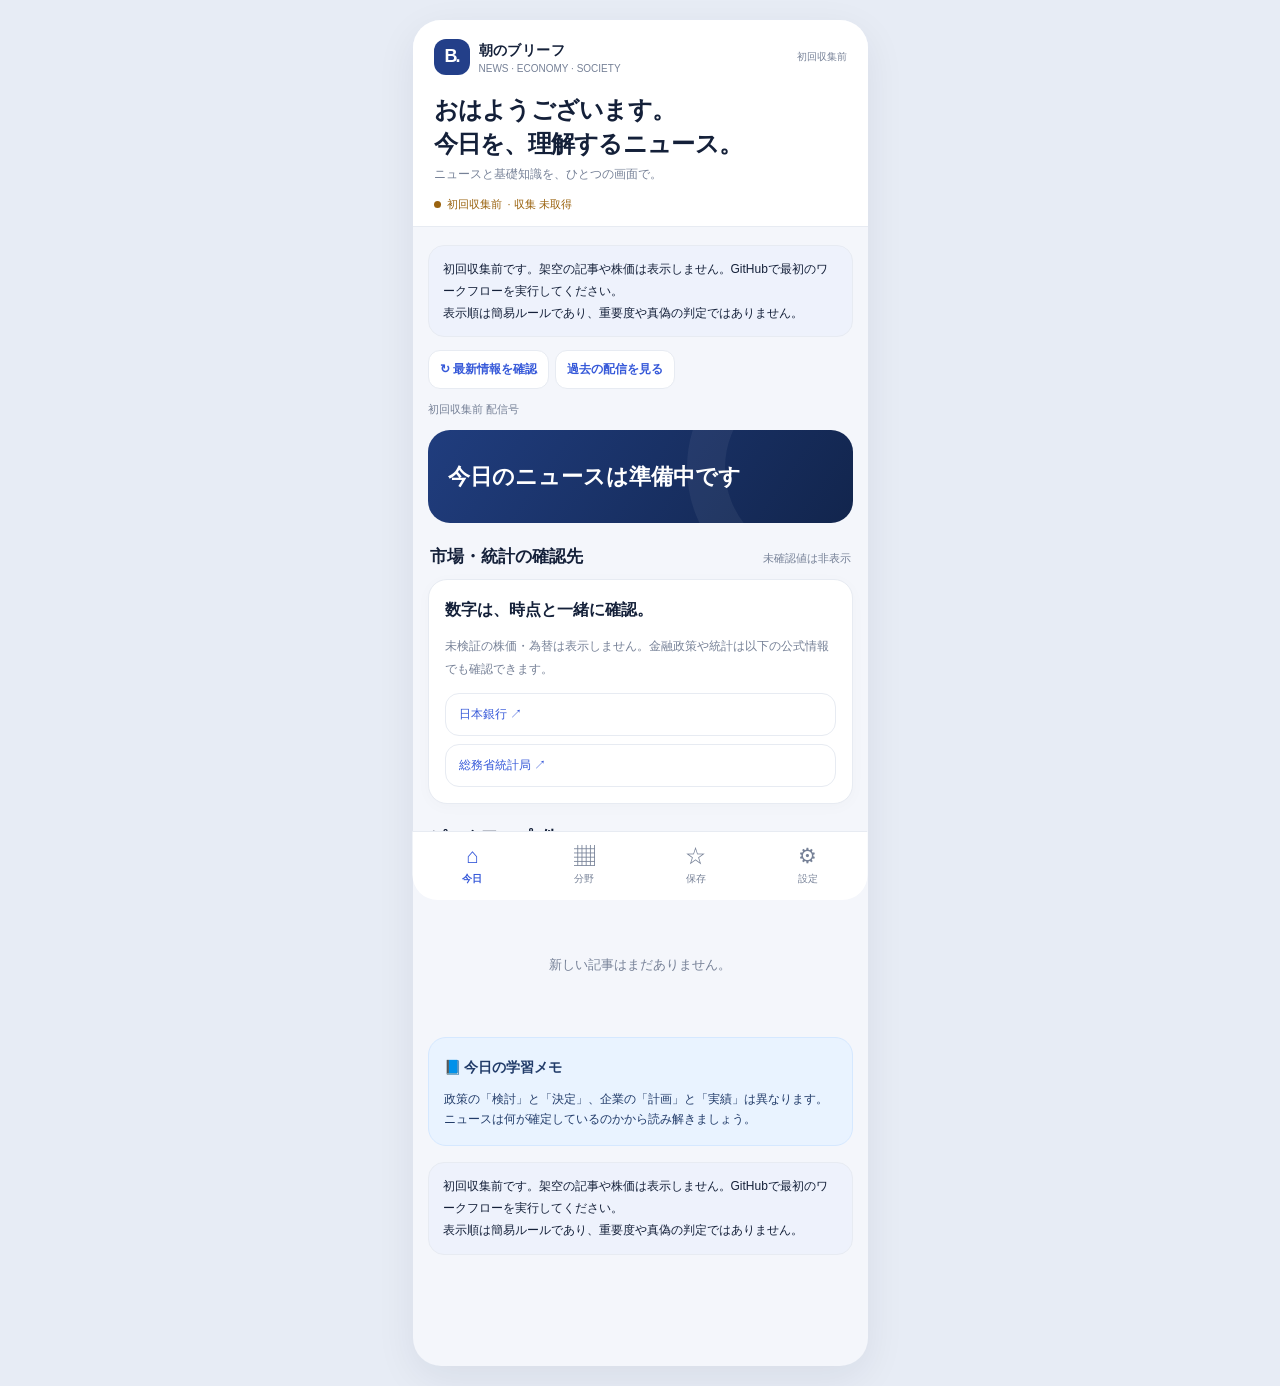
==== index.html @ 57dd57a4 "Add files via upload" ====
<!doctype html>
<html lang="ja"><head>
<meta charset="utf-8"><meta name="viewport" content="width=device-width, initial-scale=1, viewport-fit=cover">
<meta name="referrer" content="no-referrer">
<meta name="robots" content="noindex,nofollow">
<meta name="theme-color" content="#f4f6fb"><meta name="apple-mobile-web-app-capable" content="yes">
<meta name="apple-mobile-web-app-status-bar-style" content="default">
<meta name="description" content="日本株・世界経済・政治・地方自治を毎朝わかりやすく読む、スマホ向けニュースアプリ。">
<link rel="icon" type="image/png" sizes="192x192" href="./assets/icon-192.png">
<link rel="apple-touch-icon" href="./assets/icon-192.png">
<link rel="manifest" href="./manifest.webmanifest">
<link rel="stylesheet" href="./assets/style.css">
<title>朝のブリーフ | 日本・世界のニュースをわかりやすく</title>
</head><body>
<main class="shell" id="app"><div class="content"><h1>朝のブリーフ</h1><p>ニュースを読み込み中です…</p></div></main>
<div id="modal"></div>

<script src="./assets/app.js" defer></script>
</body></html>
---- assets/style.css ----
:root{--bg:#f4f6fb;--paper:#fff;--txt:#142039;--muted:#768197;--line:#e7ebf2;--blue:#3659d9;--navy:#152f60;--chip:#eef2fc;--green:#137e6e;--red:#bd4251;--shadow:0 12px 40px rgba(15,30,60,.07);--fz:16px}
*{box-sizing:border-box}html{scroll-behavior:smooth}body{margin:0;background:#e7ecf5;color:var(--txt);font-family:-apple-system,BlinkMacSystemFont,"Hiragino Kaku Gothic ProN","Noto Sans JP",Meiryo,sans-serif;font-size:var(--fz);line-height:1.72;-webkit-font-smoothing:antialiased}
body.dark{--bg:#101725;--paper:#192235;--txt:#eef4ff;--muted:#a1aec2;--line:#304057;--blue:#8da7ff;--navy:#d1e2ff;--chip:#25324a;--green:#7cdac9;--red:#ff9da2;background:#0b101a}
button,input,a{font:inherit}button{cursor:pointer;border:0}a{color:var(--blue)}button:focus-visible,a:focus-visible,input:focus-visible{outline:3px solid #7f9fff;outline-offset:3px}
.shell{max-width:455px;min-height:100dvh;margin:0 auto;background:var(--bg);box-shadow:var(--shadow);position:relative;padding-bottom:calc(90px + env(safe-area-inset-bottom))}
.top{padding:calc(18px + env(safe-area-inset-top)) 21px 12px;background:var(--paper);border-bottom:1px solid var(--line)}.topline{display:flex;justify-content:space-between;align-items:center;gap:10px}.brand{display:flex;align-items:center;gap:9px}.logo{display:grid;place-items:center;background:#233f89;color:white;border-radius:12px;width:36px;height:36px;font-weight:900;font-size:18px;letter-spacing:-2px}.brand-name{font-size:14px;font-weight:850;letter-spacing:.03em}.brand-sub{color:var(--muted);font-size:10px;line-height:1.3}.date{font-size:10px;color:var(--muted);white-space:nowrap;text-align:right}.welcome{font-size:24px;font-weight:850;line-height:1.4;margin:18px 0 4px;letter-spacing:-.03em}.subheading{font-size:12px;color:var(--muted);margin:0}
.content{padding:18px 15px 8px}.kicker{font-size:10px;color:var(--blue);font-weight:800;letter-spacing:.09em;text-transform:uppercase}.section-title{font-size:18px;letter-spacing:-.02em;font-weight:800;line-height:1.35;margin:5px 0 12px}.row{display:flex;align-items:center;gap:8px}.between{justify-content:space-between}.muted{color:var(--muted)}.mini{font-size:11px}.card{background:var(--paper);border:1px solid var(--line);border-radius:19px;padding:16px;margin-bottom:11px;box-shadow:0 3px 16px rgba(20,30,55,.024)}.hero{background:linear-gradient(125deg,#203d7e,#12254d);color:white;position:relative;overflow:hidden;border:0;padding:20px;border-radius:22px;margin-bottom:17px}.hero::after{content:"";position:absolute;width:180px;height:180px;border-radius:50%;border:38px solid rgba(255,255,255,.055);right:-90px;top:-90px;pointer-events:none}.hero .smallcaps{font-size:10px;letter-spacing:.1em;font-weight:800;color:#c6d9ff}.hero h2{font-size:22px;line-height:1.5;margin:10px 0;font-weight:830;position:relative;z-index:1}.hero p{font-size:12px;color:#dce6ff;line-height:1.85;position:relative;z-index:1}.hero-link{background:white;color:#263b72;border-radius:30px;padding:9px 15px;font-size:12px;font-weight:800;margin-top:3px}
.pill{display:inline-flex;align-items:center;font-size:10px;font-weight:750;border-radius:20px;padding:4px 9px;background:var(--chip);color:var(--navy);white-space:nowrap}.pill.strong{background:#fff0d9;color:#9b5b0d}.pill.lite{background:#e7f7f2;color:#006c5e}.pill.gray{background:var(--chip);color:var(--muted)}
.article-card{position:relative;display:flex;gap:13px;cursor:pointer}.art-main{flex:1;min-width:0}.article-title{font-weight:820;font-size:15px;line-height:1.6;letter-spacing:-.018em;margin:6px 0}.summary{font-size:12px;line-height:1.75;color:var(--muted);margin:4px 0 12px}.meta{display:flex;justify-content:space-between;align-items:center;gap:8px;font-size:11px;color:var(--muted)}.art-graphic{width:64px;height:70px;border-radius:16px;display:grid;place-items:center;font-size:29px;flex-shrink:0}.amber{background:#fff0df;color:#ad6a12}.indigo{background:#e6edff;color:#4b5cbe}.teal{background:#e1f7ef;color:#067d70}.violet{background:#f3eafe;color:#7549aa}.blue{background:#e3f3ff;color:#3779b1}.slate{background:#e8edf5;color:#54677f}.bookmark{color:var(--muted);background:transparent;border-radius:8px;min-width:36px;min-height:36px;font-size:21px;display:grid;place-items:center}.bookmark.on{color:#e3a33a}
.markets{display:grid;grid-template-columns:repeat(2,minmax(0,1fr));gap:9px;margin:12px 0 19px}.market{background:var(--paper);border:1px solid var(--line);border-radius:15px;padding:13px}.market-label{font-size:11px;color:var(--muted)}.market-value{font-size:17px;font-weight:850;letter-spacing:-.035em;font-variant-numeric:tabular-nums;white-space:nowrap}.market-time{font-size:10px;color:var(--muted)}.up{color:var(--green)}.down{color:var(--red)}.market-change{font-size:12px;font-weight:700}
.sectionbar{display:flex;justify-content:space-between;align-items:baseline;margin:19px 2px 8px}.sectionbar h3{font-size:17px;margin:0}.linkbtn{font-size:12px;font-weight:700;background:transparent;color:var(--blue)}.chips{display:flex;gap:7px;overflow:auto;scrollbar-width:none;padding:3px 1px 12px}.chips::-webkit-scrollbar{display:none}.chip{background:var(--paper);border:1px solid var(--line);padding:8px 12px;border-radius:22px;white-space:nowrap;font-size:12px;color:var(--muted);font-weight:700}.chip.active{background:var(--navy);border-color:var(--navy);color:var(--paper)}.search{background:var(--paper);border:1px solid var(--line);border-radius:14px;width:100%;height:44px;padding:10px 15px;color:var(--txt);outline:none;font-size:14px;margin-bottom:12px}.empty{padding:45px 12px;text-align:center;color:var(--muted);font-size:13px}
.lesson{background:#e9f3ff;border:1px solid #d5e8ff;color:#213b69;border-radius:18px;padding:15px;margin:16px 0}body.dark .lesson{background:#1a2d46;color:#e3efff;border-color:#365477}.lesson strong{font-size:14px}.lesson p{font-size:12px;margin:8px 0 0}
.event{display:flex;gap:12px;align-items:center;padding:12px 0;border-bottom:1px solid var(--line)}.event:last-child{border:0}.event-day{width:55px;min-width:55px;border-radius:10px;background:var(--chip);padding:8px 2px;text-align:center;color:var(--blue);font-size:11px;font-weight:850;line-height:1.4}.event-day b{font-size:19px}.event-title{font-size:13px;font-weight:800;line-height:1.55}.event-desc{font-size:11px;color:var(--muted)}
.bottom{position:fixed;left:50%;transform:translateX(-50%);bottom:0;width:min(100%,455px);background:var(--paper);border-top:1px solid var(--line);display:grid;grid-template-columns:repeat(4,1fr);z-index:50;padding:9px 4px calc(11px + env(safe-area-inset-bottom))}.tab{background:transparent;color:var(--muted);font-size:10px;display:flex;flex-direction:column;align-items:center;gap:1px;min-height:48px;justify-content:center}.tab span{font-size:21px;line-height:1.2}.tab.active{color:var(--blue);font-weight:850}
.page{position:fixed;inset:0;z-index:100;background:var(--bg);overflow-y:auto;overscroll-behavior:contain}.page-inner{max-width:455px;min-height:100dvh;margin:0 auto;background:var(--bg);padding-bottom:36px}.page-top{height:calc(62px + env(safe-area-inset-top));padding:calc(12px + env(safe-area-inset-top)) 15px 11px;display:flex;align-items:center;justify-content:space-between;background:var(--paper);border-bottom:1px solid var(--line);position:sticky;top:0;z-index:3}.back{background:var(--chip);border-radius:15px;color:var(--txt);width:42px;height:39px;font-size:22px}.article-body{padding:18px 22px 45px}.article-body h1{font-size:23px;line-height:1.5;letter-spacing:-.025em;margin:12px 0}.lede{font-size:15px;color:var(--muted);line-height:1.95;margin:18px 0 24px}.block{margin:29px 0}.block h2{font-size:17px;line-height:1.5;margin:0 0 9px;padding-left:11px;border-left:4px solid var(--blue)}.block p{margin:0;font-size:14px;line-height:2.1}.callout{background:var(--chip);border-radius:16px;padding:14px;margin:20px 0;font-size:12px}.term{display:flex;gap:7px;padding:9px 0;border-bottom:1px solid var(--line)}.term:last-child{border:0}.term b{min-width:105px;font-size:12px}.term span{font-size:12px;line-height:1.8}.source{display:inline-block;background:var(--paper);border:1px solid var(--line);border-radius:14px;padding:11px 13px;font-size:12px;line-height:1.6;text-decoration:none;max-width:100%}.footnote{font-size:11px;color:var(--muted);line-height:1.85;margin:18px 0}.progress{height:3px;background:var(--line);position:sticky;top:calc(62px + env(safe-area-inset-top));z-index:4}.progress div{background:var(--blue);height:100%;width:0;transition:width .1s}.setting{display:flex;justify-content:space-between;align-items:center;gap:10px;padding:16px 0;border-bottom:1px solid var(--line)}.setting-name{font-weight:750;font-size:14px}.setting-desc{font-size:12px;color:var(--muted)}.seg{display:flex;gap:6px}.seg button{background:var(--chip);color:var(--txt);border-radius:9px;padding:7px 10px;font-weight:700;font-size:12px}.seg button.active{background:var(--navy);color:var(--paper)}.smallnote{font-size:12px;color:var(--muted);line-height:1.9}
@media(min-width:620px){.shell{margin:20px auto;border-radius:28px;overflow:hidden;min-height:calc(100vh - 40px)}.bottom{border-radius:0 0 25px 25px}.page-inner{box-shadow:0 12px 70px rgba(10,30,70,.14)}}
@media(max-width:350px){.market-value{font-size:15px}.content{padding:15px 11px}.card{padding:13px}.article-title{font-size:14px}}
/* V1 live edition additions */
.status{display:flex;align-items:center;gap:6px;color:var(--muted);font-size:11px;line-height:1.7;flex-wrap:wrap}.status.good{color:var(--green)}.status.warn{color:#9a630f}
.status-dot{width:7px;height:7px;background:currentColor;border-radius:50%;display:inline-block}
.notice{background:var(--chip);border:1px solid var(--line);color:var(--txt);font-size:12px;line-height:1.85;border-radius:16px;padding:12px 14px;margin:0 0 13px}
.mini-controls{display:flex;gap:6px;align-items:center;margin:12px 0 0;flex-wrap:wrap}.action{border:1px solid var(--line);color:var(--blue);background:var(--paper);border-radius:12px;padding:8px 11px;font-size:12px;font-weight:800}
.compact{font-size:12px;color:var(--muted);line-height:1.9}.card-btn{width:100%;text-align:left}.source-list{display:flex;flex-direction:column;gap:8px}.source-list a{overflow-wrap:anywhere}.status-head{margin:10px 0 0}.archive-picker{border:1px solid var(--line);border-radius:12px;color:var(--txt);background:var(--paper);font-size:13px;padding:10px;width:100%}
body.large .article-body .block p{font-size:17px}body.large .article-body .lede{font-size:18px}body.large .summary{font-size:15px}body.large .article-title{font-size:17px}
@media(max-width:330px){.content{padding-inline:10px}.top{padding-inline:14px}.article-card{gap:8px}.article-title{font-size:14px}}
@media(prefers-reduced-motion:reduce){*,*::before,*::after{scroll-behavior:auto!important;transition:none!important}}

.article-title,.article-body h1,.setting,.source,.status {overflow-wrap:anywhere;} .setting{gap:12px;} textarea.search{min-height:230px;font-size:14px;}
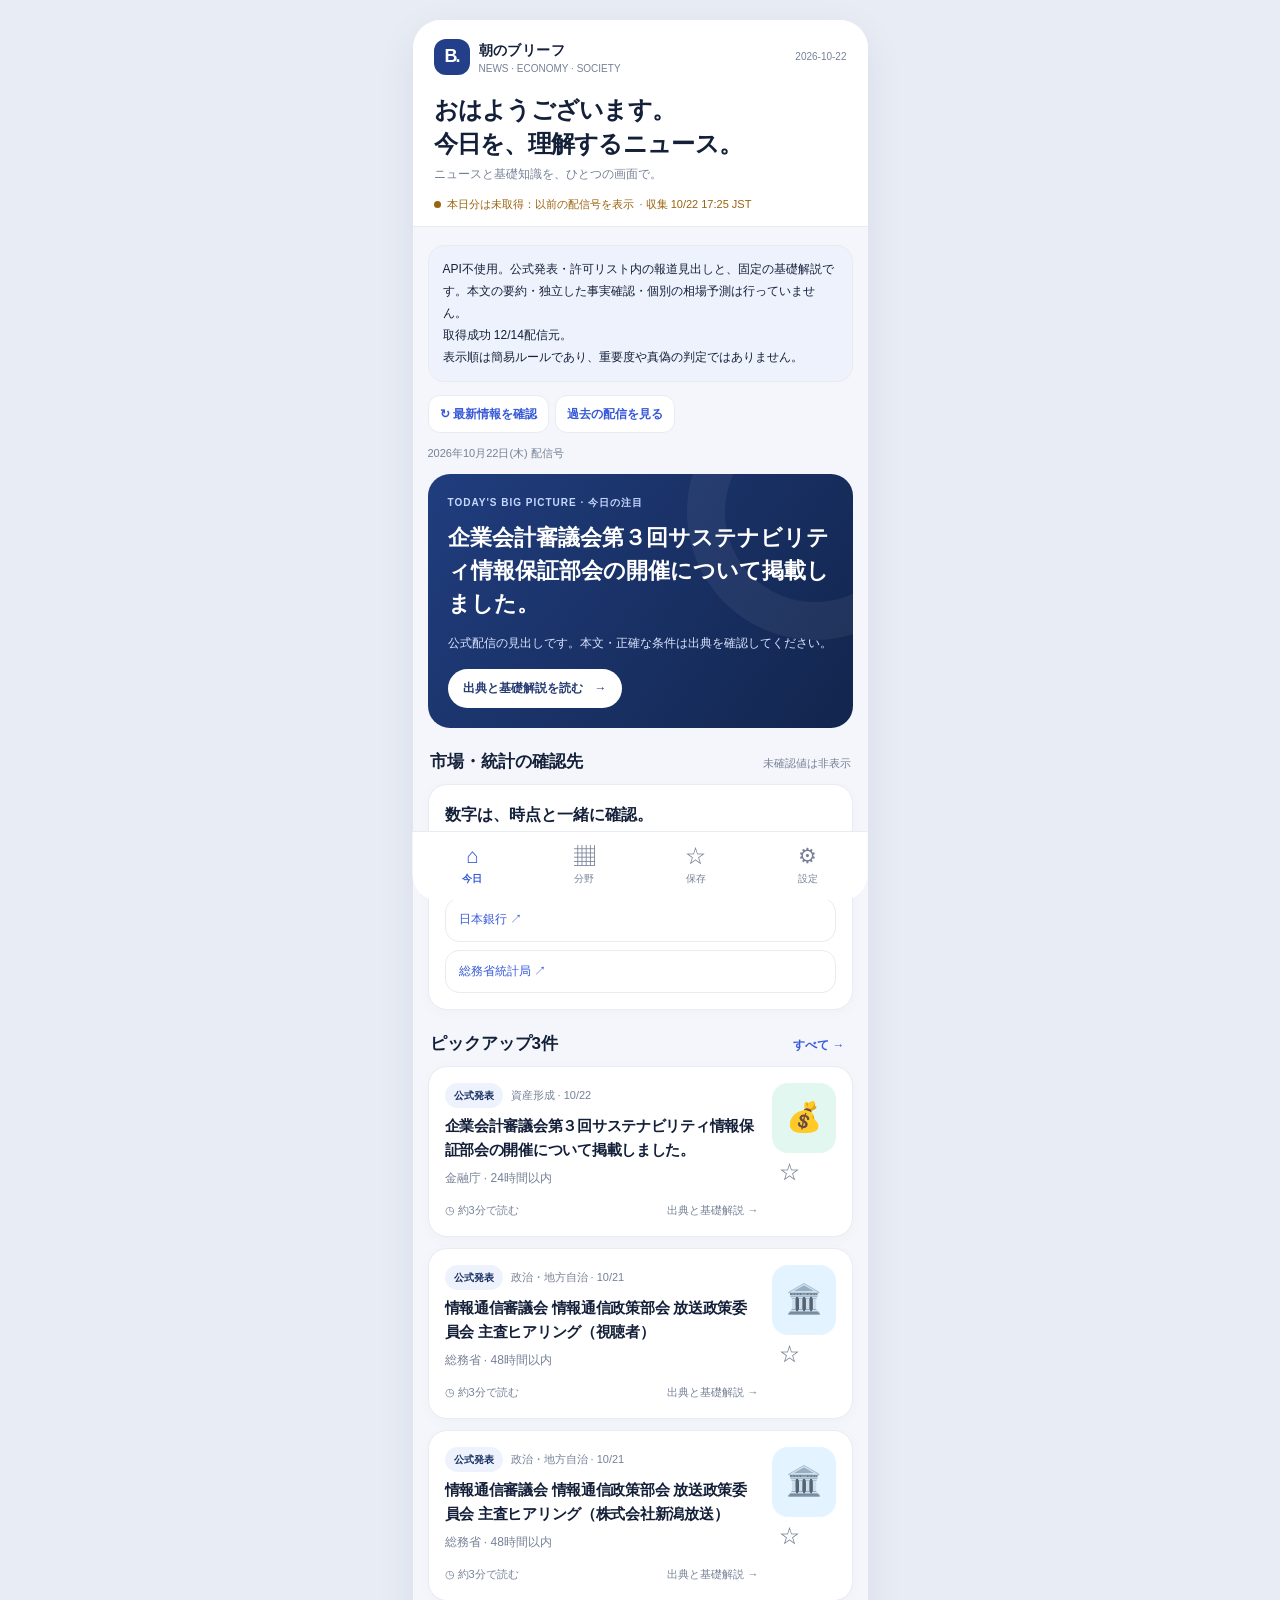
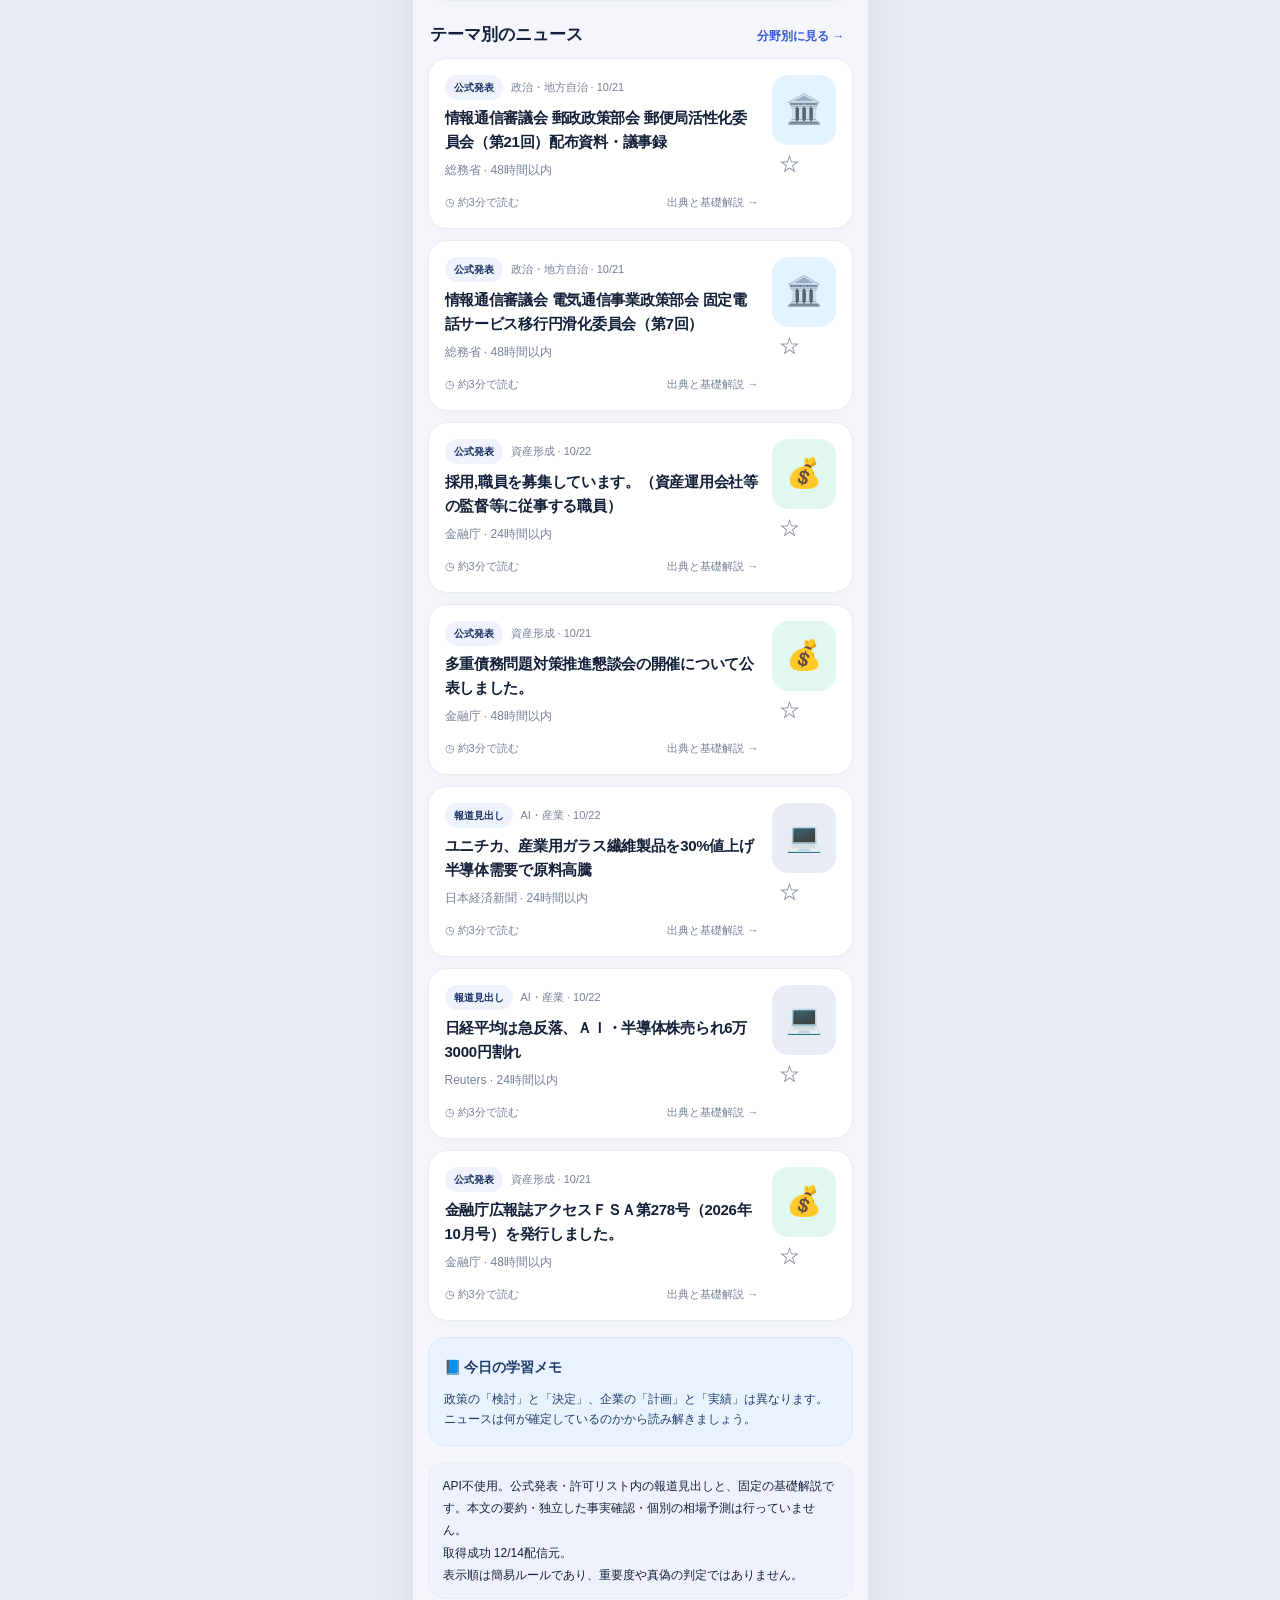
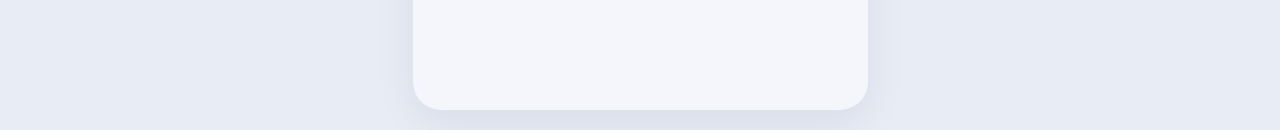
==== commit 5d71c0b7: "Add files via upload" ====
--- a/index.html
+++ b/index.html
@@ -9,11 +9,11 @@
 <link rel="icon" type="image/png" sizes="192x192" href="./assets/icon-192.png">
 <link rel="apple-touch-icon" href="./assets/icon-192.png">
 <link rel="manifest" href="./manifest.webmanifest">
-<link rel="stylesheet" href="./assets/style.css">
+<link rel="stylesheet" href="./assets/style.css?v=1.2.0">
 <title>朝のブリーフ | 日本・世界のニュースをわかりやすく</title>
 </head><body>
 <main class="shell" id="app"><div class="content"><h1>朝のブリーフ</h1><p>ニュースを読み込み中です…</p></div></main>
 <div id="modal"></div>
 
-<script src="./assets/app.js" defer></script>
+<script src="./assets/app.js?v=1.2.0" defer></script>
 </body></html>
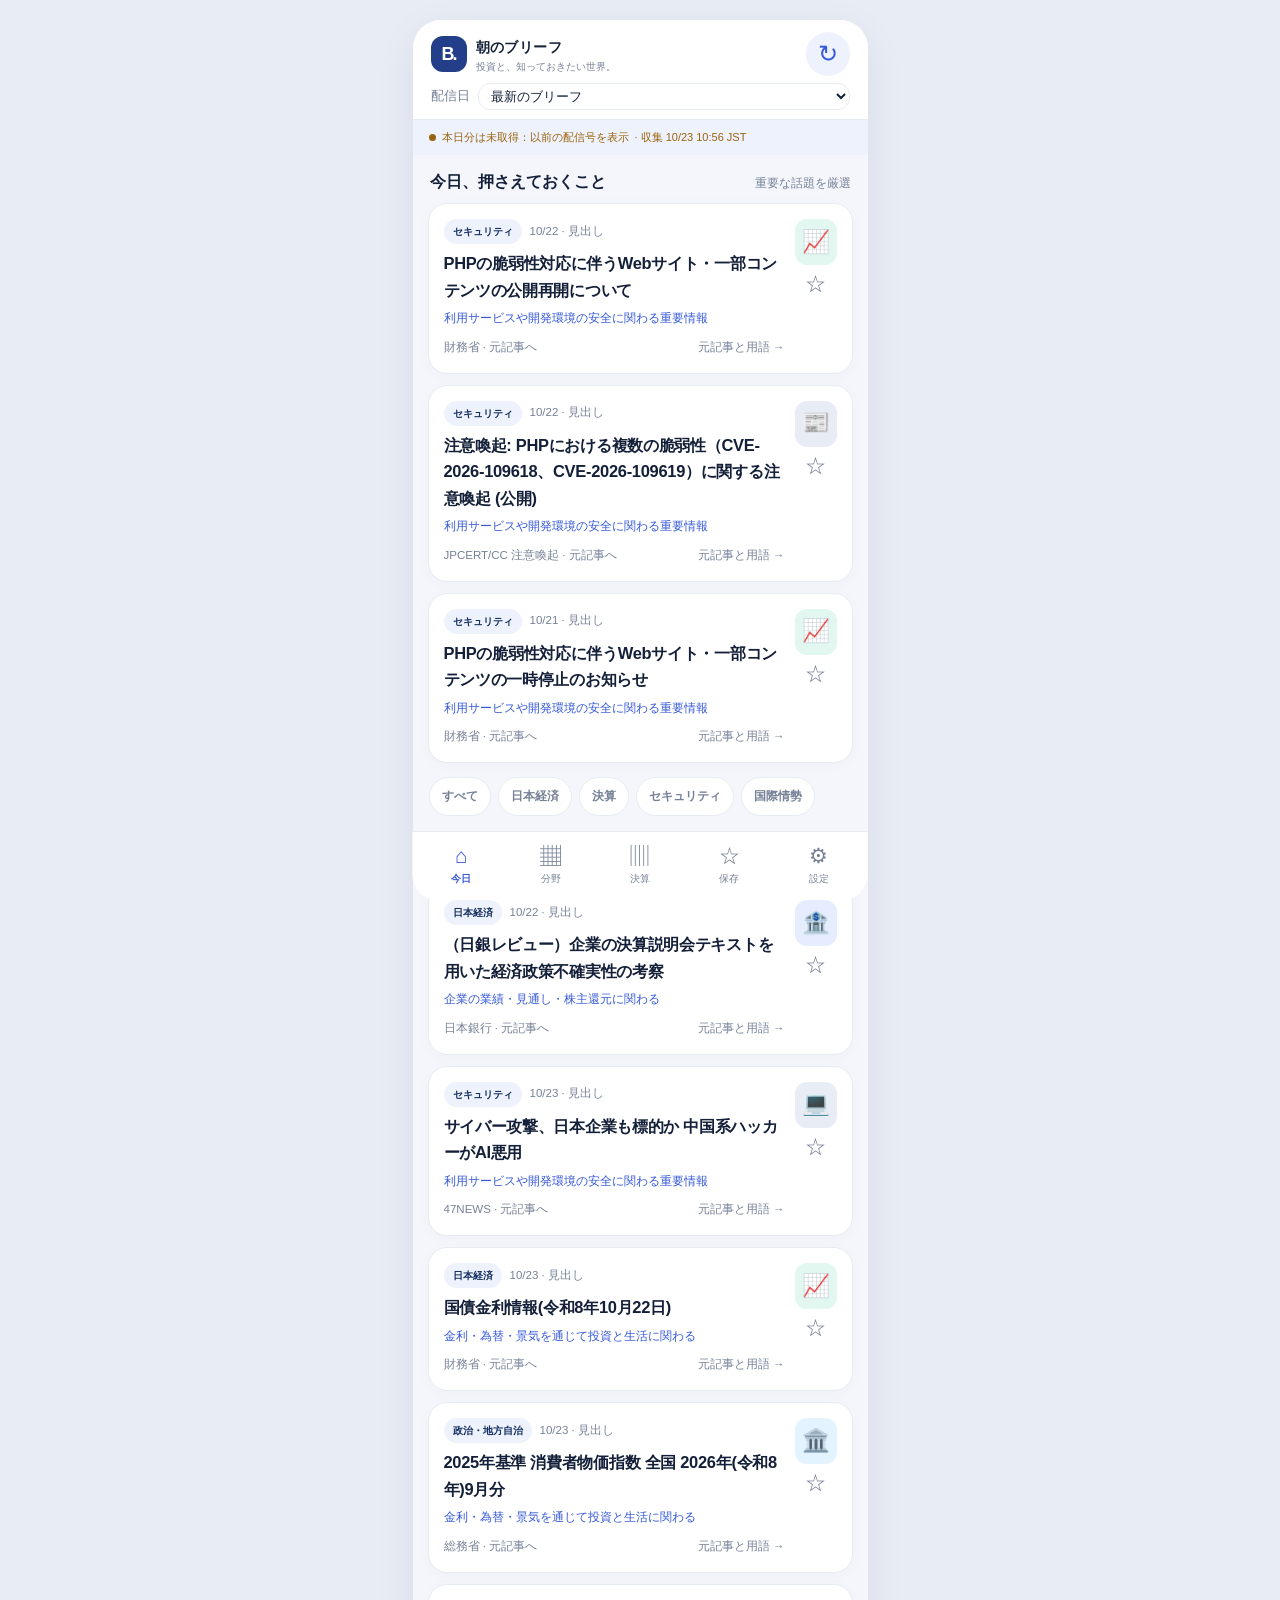
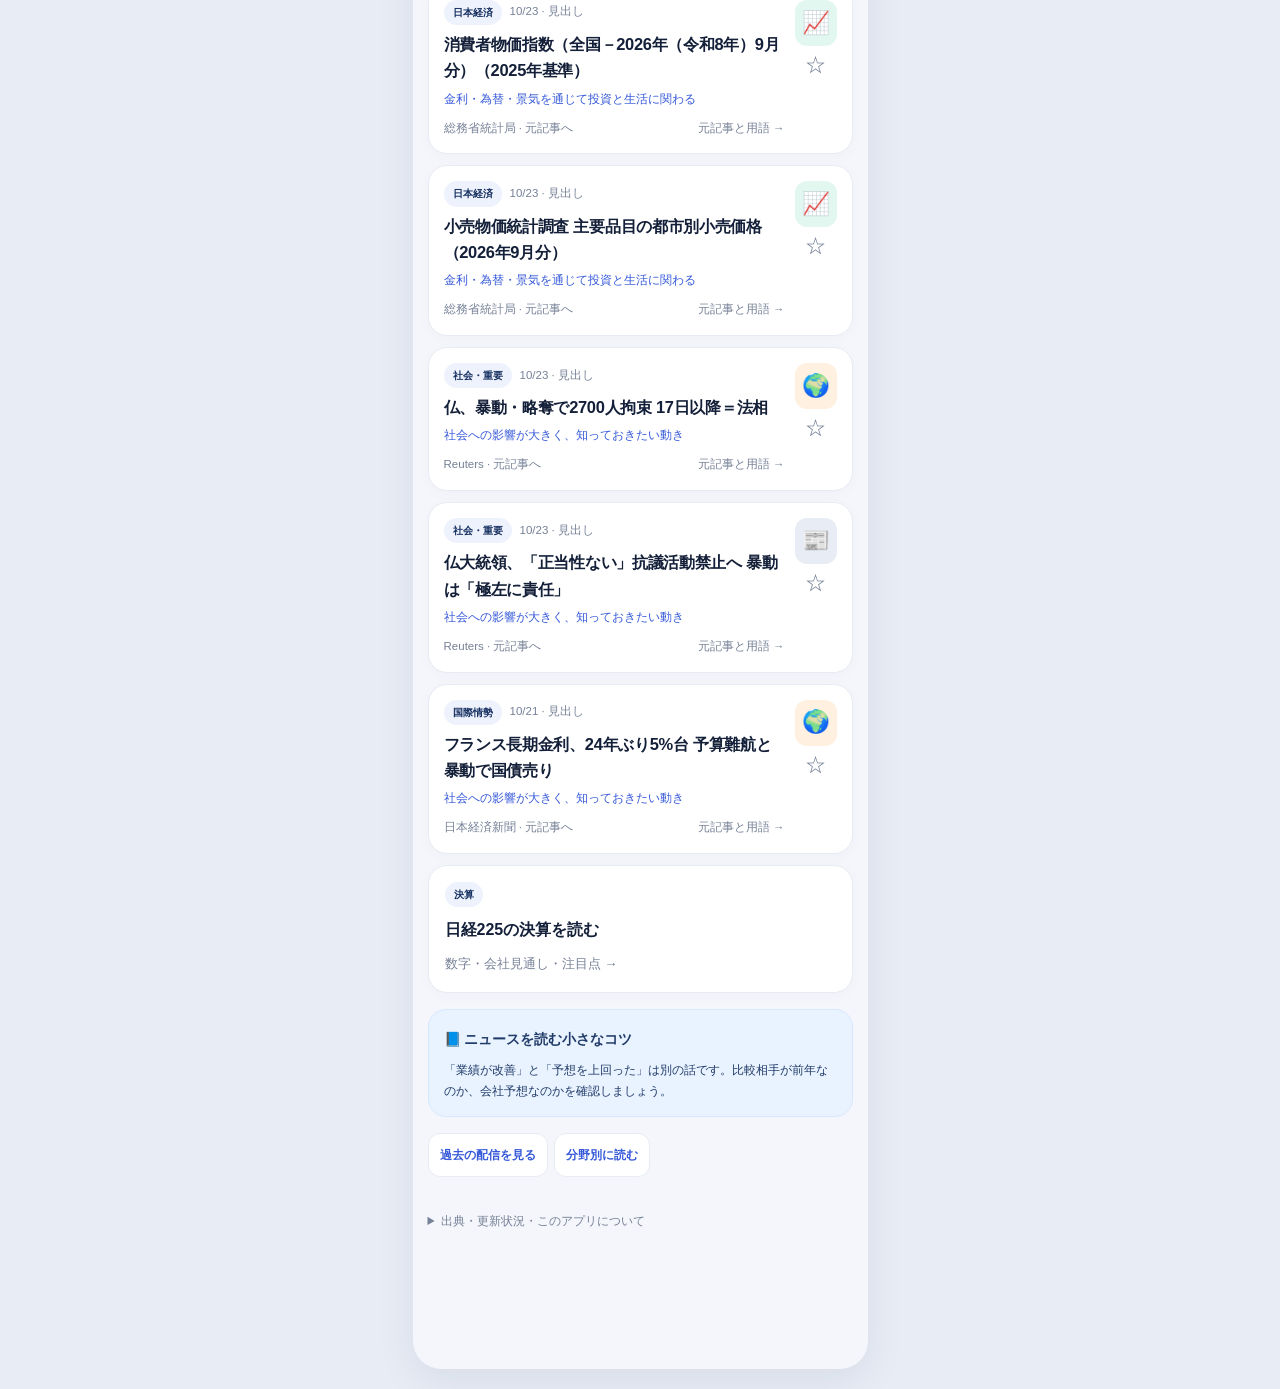
==== commit ebc67ef2: "feat: publish individual daily stories with JST briefing date filter Preserve existing articles, RSS" ====
--- a/index.html
+++ b/index.html
@@ -9,11 +9,11 @@
 <link rel="icon" type="image/png" sizes="192x192" href="./assets/icon-192.png">
 <link rel="apple-touch-icon" href="./assets/icon-192.png">
 <link rel="manifest" href="./manifest.webmanifest">
-<link rel="stylesheet" href="./assets/style.css?v=1.2.0">
+<link rel="stylesheet" href="./assets/style.css?v=1.2.1-dates">
 <title>朝のブリーフ | 日本・世界のニュースをわかりやすく</title>
 </head><body>
 <main class="shell" id="app"><div class="content"><h1>朝のブリーフ</h1><p>ニュースを読み込み中です…</p></div></main>
 <div id="modal"></div>
 
-<script src="./assets/app.js?v=1.2.0" defer></script>
+<script src="./assets/app.js?v=1.2.1-dates" defer></script>
 </body></html>
--- a/assets/style.css
+++ b/assets/style.css
@@ -1,29 +1,36 @@
 
 :root{--bg:#f4f6fb;--paper:#fff;--txt:#142039;--muted:#768197;--line:#e7ebf2;--blue:#3659d9;--navy:#152f60;--chip:#eef2fc;--green:#137e6e;--red:#bd4251;--shadow:0 12px 40px rgba(15,30,60,.07);--fz:16px}
-*{box-sizing:border-box}html{scroll-behavior:smooth}body{margin:0;background:#e7ecf5;color:var(--txt);font-family:-apple-system,BlinkMacSystemFont,"Hiragino Kaku Gothic ProN","Noto Sans JP",Meiryo,sans-serif;font-size:var(--fz);line-height:1.72;-webkit-font-smoothing:antialiased}
+*{box-sizing:border-box}html{scroll-behavior:smooth}body{margin:0;background:#e7ecf5;color:var(--txt);font-family:-apple-system,BlinkMacSystemFont,"Hiragino Kaku Gothic ProN","Noto Sans JP","Noto Sans CJK JP",Meiryo,sans-serif;font-size:1rem;line-height:1.72;-webkit-font-smoothing:antialiased}
 body.dark{--bg:#101725;--paper:#192235;--txt:#eef4ff;--muted:#a1aec2;--line:#304057;--blue:#8da7ff;--navy:#d1e2ff;--chip:#25324a;--green:#7cdac9;--red:#ff9da2;background:#0b101a}
 button,input,a{font:inherit}button{cursor:pointer;border:0}a{color:var(--blue)}button:focus-visible,a:focus-visible,input:focus-visible{outline:3px solid #7f9fff;outline-offset:3px}
 .shell{max-width:455px;min-height:100dvh;margin:0 auto;background:var(--bg);box-shadow:var(--shadow);position:relative;padding-bottom:calc(90px + env(safe-area-inset-bottom))}
-.top{padding:calc(18px + env(safe-area-inset-top)) 21px 12px;background:var(--paper);border-bottom:1px solid var(--line)}.topline{display:flex;justify-content:space-between;align-items:center;gap:10px}.brand{display:flex;align-items:center;gap:9px}.logo{display:grid;place-items:center;background:#233f89;color:white;border-radius:12px;width:36px;height:36px;font-weight:900;font-size:18px;letter-spacing:-2px}.brand-name{font-size:14px;font-weight:850;letter-spacing:.03em}.brand-sub{color:var(--muted);font-size:10px;line-height:1.3}.date{font-size:10px;color:var(--muted);white-space:nowrap;text-align:right}.welcome{font-size:24px;font-weight:850;line-height:1.4;margin:18px 0 4px;letter-spacing:-.03em}.subheading{font-size:12px;color:var(--muted);margin:0}
-.content{padding:18px 15px 8px}.kicker{font-size:10px;color:var(--blue);font-weight:800;letter-spacing:.09em;text-transform:uppercase}.section-title{font-size:18px;letter-spacing:-.02em;font-weight:800;line-height:1.35;margin:5px 0 12px}.row{display:flex;align-items:center;gap:8px}.between{justify-content:space-between}.muted{color:var(--muted)}.mini{font-size:11px}.card{background:var(--paper);border:1px solid var(--line);border-radius:19px;padding:16px;margin-bottom:11px;box-shadow:0 3px 16px rgba(20,30,55,.024)}.hero{background:linear-gradient(125deg,#203d7e,#12254d);color:white;position:relative;overflow:hidden;border:0;padding:20px;border-radius:22px;margin-bottom:17px}.hero::after{content:"";position:absolute;width:180px;height:180px;border-radius:50%;border:38px solid rgba(255,255,255,.055);right:-90px;top:-90px;pointer-events:none}.hero .smallcaps{font-size:10px;letter-spacing:.1em;font-weight:800;color:#c6d9ff}.hero h2{font-size:22px;line-height:1.5;margin:10px 0;font-weight:830;position:relative;z-index:1}.hero p{font-size:12px;color:#dce6ff;line-height:1.85;position:relative;z-index:1}.hero-link{background:white;color:#263b72;border-radius:30px;padding:9px 15px;font-size:12px;font-weight:800;margin-top:3px}
-.pill{display:inline-flex;align-items:center;font-size:10px;font-weight:750;border-radius:20px;padding:4px 9px;background:var(--chip);color:var(--navy);white-space:nowrap}.pill.strong{background:#fff0d9;color:#9b5b0d}.pill.lite{background:#e7f7f2;color:#006c5e}.pill.gray{background:var(--chip);color:var(--muted)}
-.article-card{position:relative;display:flex;gap:13px;cursor:pointer}.art-main{flex:1;min-width:0}.article-title{font-weight:820;font-size:15px;line-height:1.6;letter-spacing:-.018em;margin:6px 0}.summary{font-size:12px;line-height:1.75;color:var(--muted);margin:4px 0 12px}.meta{display:flex;justify-content:space-between;align-items:center;gap:8px;font-size:11px;color:var(--muted)}.art-graphic{width:64px;height:70px;border-radius:16px;display:grid;place-items:center;font-size:29px;flex-shrink:0}.amber{background:#fff0df;color:#ad6a12}.indigo{background:#e6edff;color:#4b5cbe}.teal{background:#e1f7ef;color:#067d70}.violet{background:#f3eafe;color:#7549aa}.blue{background:#e3f3ff;color:#3779b1}.slate{background:#e8edf5;color:#54677f}.bookmark{color:var(--muted);background:transparent;border-radius:8px;min-width:36px;min-height:36px;font-size:21px;display:grid;place-items:center}.bookmark.on{color:#e3a33a}
-.markets{display:grid;grid-template-columns:repeat(2,minmax(0,1fr));gap:9px;margin:12px 0 19px}.market{background:var(--paper);border:1px solid var(--line);border-radius:15px;padding:13px}.market-label{font-size:11px;color:var(--muted)}.market-value{font-size:17px;font-weight:850;letter-spacing:-.035em;font-variant-numeric:tabular-nums;white-space:nowrap}.market-time{font-size:10px;color:var(--muted)}.up{color:var(--green)}.down{color:var(--red)}.market-change{font-size:12px;font-weight:700}
-.sectionbar{display:flex;justify-content:space-between;align-items:baseline;margin:19px 2px 8px}.sectionbar h3{font-size:17px;margin:0}.linkbtn{font-size:12px;font-weight:700;background:transparent;color:var(--blue)}.chips{display:flex;gap:7px;overflow:auto;scrollbar-width:none;padding:3px 1px 12px}.chips::-webkit-scrollbar{display:none}.chip{background:var(--paper);border:1px solid var(--line);padding:8px 12px;border-radius:22px;white-space:nowrap;font-size:12px;color:var(--muted);font-weight:700}.chip.active{background:var(--navy);border-color:var(--navy);color:var(--paper)}.search{background:var(--paper);border:1px solid var(--line);border-radius:14px;width:100%;height:44px;padding:10px 15px;color:var(--txt);outline:none;font-size:14px;margin-bottom:12px}.empty{padding:45px 12px;text-align:center;color:var(--muted);font-size:13px}
-.lesson{background:#e9f3ff;border:1px solid #d5e8ff;color:#213b69;border-radius:18px;padding:15px;margin:16px 0}body.dark .lesson{background:#1a2d46;color:#e3efff;border-color:#365477}.lesson strong{font-size:14px}.lesson p{font-size:12px;margin:8px 0 0}
-.event{display:flex;gap:12px;align-items:center;padding:12px 0;border-bottom:1px solid var(--line)}.event:last-child{border:0}.event-day{width:55px;min-width:55px;border-radius:10px;background:var(--chip);padding:8px 2px;text-align:center;color:var(--blue);font-size:11px;font-weight:850;line-height:1.4}.event-day b{font-size:19px}.event-title{font-size:13px;font-weight:800;line-height:1.55}.event-desc{font-size:11px;color:var(--muted)}
-.bottom{position:fixed;left:50%;transform:translateX(-50%);bottom:0;width:min(100%,455px);background:var(--paper);border-top:1px solid var(--line);display:grid;grid-template-columns:repeat(4,1fr);z-index:50;padding:9px 4px calc(11px + env(safe-area-inset-bottom))}.tab{background:transparent;color:var(--muted);font-size:10px;display:flex;flex-direction:column;align-items:center;gap:1px;min-height:48px;justify-content:center}.tab span{font-size:21px;line-height:1.2}.tab.active{color:var(--blue);font-weight:850}
-.page{position:fixed;inset:0;z-index:100;background:var(--bg);overflow-y:auto;overscroll-behavior:contain}.page-inner{max-width:455px;min-height:100dvh;margin:0 auto;background:var(--bg);padding-bottom:36px}.page-top{height:calc(62px + env(safe-area-inset-top));padding:calc(12px + env(safe-area-inset-top)) 15px 11px;display:flex;align-items:center;justify-content:space-between;background:var(--paper);border-bottom:1px solid var(--line);position:sticky;top:0;z-index:3}.back{background:var(--chip);border-radius:15px;color:var(--txt);width:42px;height:39px;font-size:22px}.article-body{padding:18px 22px 45px}.article-body h1{font-size:23px;line-height:1.5;letter-spacing:-.025em;margin:12px 0}.lede{font-size:15px;color:var(--muted);line-height:1.95;margin:18px 0 24px}.block{margin:29px 0}.block h2{font-size:17px;line-height:1.5;margin:0 0 9px;padding-left:11px;border-left:4px solid var(--blue)}.block p{margin:0;font-size:14px;line-height:2.1}.callout{background:var(--chip);border-radius:16px;padding:14px;margin:20px 0;font-size:12px}.term{display:flex;gap:7px;padding:9px 0;border-bottom:1px solid var(--line)}.term:last-child{border:0}.term b{min-width:105px;font-size:12px}.term span{font-size:12px;line-height:1.8}.source{display:inline-block;background:var(--paper);border:1px solid var(--line);border-radius:14px;padding:11px 13px;font-size:12px;line-height:1.6;text-decoration:none;max-width:100%}.footnote{font-size:11px;color:var(--muted);line-height:1.85;margin:18px 0}.progress{height:3px;background:var(--line);position:sticky;top:calc(62px + env(safe-area-inset-top));z-index:4}.progress div{background:var(--blue);height:100%;width:0;transition:width .1s}.setting{display:flex;justify-content:space-between;align-items:center;gap:10px;padding:16px 0;border-bottom:1px solid var(--line)}.setting-name{font-weight:750;font-size:14px}.setting-desc{font-size:12px;color:var(--muted)}.seg{display:flex;gap:6px}.seg button{background:var(--chip);color:var(--txt);border-radius:9px;padding:7px 10px;font-weight:700;font-size:12px}.seg button.active{background:var(--navy);color:var(--paper)}.smallnote{font-size:12px;color:var(--muted);line-height:1.9}
+.top{padding:calc(18px + env(safe-area-inset-top)) 21px 12px;background:var(--paper);border-bottom:1px solid var(--line)}.topline{display:flex;justify-content:space-between;align-items:center;gap:10px}.brand{display:flex;align-items:center;gap:9px}.logo{display:grid;place-items:center;background:#233f89;color:white;border-radius:12px;width:36px;height:36px;font-weight:900;font-size:1.125rem;letter-spacing:-2px}.brand-name{font-size:0.875rem;font-weight:850;letter-spacing:.03em}.brand-sub{color:var(--muted);font-size:0.625rem;line-height:1.3}.date{font-size:0.625rem;color:var(--muted);white-space:nowrap;text-align:right}.welcome{font-size:1.5rem;font-weight:850;line-height:1.4;margin:18px 0 4px;letter-spacing:-.03em}.subheading{font-size:0.75rem;color:var(--muted);margin:0}
+.content{padding:18px 15px 8px}.kicker{font-size:0.625rem;color:var(--blue);font-weight:800;letter-spacing:.09em;text-transform:uppercase}.section-title{font-size:1.125rem;letter-spacing:-.02em;font-weight:800;line-height:1.35;margin:5px 0 12px}.row{display:flex;align-items:center;gap:8px}.between{justify-content:space-between}.muted{color:var(--muted)}.mini{font-size:0.6875rem}.card{background:var(--paper);border:1px solid var(--line);border-radius:19px;padding:16px;margin-bottom:11px;box-shadow:0 3px 16px rgba(20,30,55,.024)}.hero{background:linear-gradient(125deg,#203d7e,#12254d);color:white;position:relative;overflow:hidden;border:0;padding:20px;border-radius:22px;margin-bottom:17px}.hero::after{content:"";position:absolute;width:180px;height:180px;border-radius:50%;border:38px solid rgba(255,255,255,.055);right:-90px;top:-90px;pointer-events:none}.hero .smallcaps{font-size:0.625rem;letter-spacing:.1em;font-weight:800;color:#c6d9ff}.hero h2{font-size:1.375rem;line-height:1.5;margin:10px 0;font-weight:830;position:relative;z-index:1}.hero p{font-size:0.75rem;color:#dce6ff;line-height:1.85;position:relative;z-index:1}.hero-link{background:white;color:#263b72;border-radius:30px;padding:9px 15px;font-size:0.75rem;font-weight:800;margin-top:3px}
+.pill{display:inline-flex;align-items:center;font-size:0.625rem;font-weight:750;border-radius:20px;padding:4px 9px;background:var(--chip);color:var(--navy);white-space:nowrap}.pill.strong{background:#fff0d9;color:#9b5b0d}.pill.lite{background:#e7f7f2;color:#006c5e}.pill.gray{background:var(--chip);color:var(--muted)}
+.article-card{position:relative;display:flex;gap:13px;cursor:pointer}.art-main{flex:1;min-width:0}.article-title{font-weight:820;font-size:0.9375rem;line-height:1.6;letter-spacing:-.018em;margin:6px 0}.summary{font-size:0.75rem;line-height:1.75;color:var(--muted);margin:4px 0 12px}.meta{display:flex;justify-content:space-between;align-items:center;gap:8px;font-size:0.6875rem;color:var(--muted)}.art-graphic{width:64px;height:70px;border-radius:16px;display:grid;place-items:center;font-size:1.8125rem;flex-shrink:0}.amber{background:#fff0df;color:#ad6a12}.indigo{background:#e6edff;color:#4b5cbe}.teal{background:#e1f7ef;color:#067d70}.violet{background:#f3eafe;color:#7549aa}.blue{background:#e3f3ff;color:#3779b1}.slate{background:#e8edf5;color:#54677f}.bookmark{color:var(--muted);background:transparent;border-radius:8px;min-width:36px;min-height:36px;font-size:1.3125rem;display:grid;place-items:center}.bookmark.on{color:#e3a33a}
+.markets{display:grid;grid-template-columns:repeat(2,minmax(0,1fr));gap:9px;margin:12px 0 19px}.market{background:var(--paper);border:1px solid var(--line);border-radius:15px;padding:13px}.market-label{font-size:0.6875rem;color:var(--muted)}.market-value{font-size:1.0625rem;font-weight:850;letter-spacing:-.035em;font-variant-numeric:tabular-nums;white-space:nowrap}.market-time{font-size:0.625rem;color:var(--muted)}.up{color:var(--green)}.down{color:var(--red)}.market-change{font-size:0.75rem;font-weight:700}
+.sectionbar{display:flex;justify-content:space-between;align-items:baseline;margin:19px 2px 8px}.sectionbar h3{font-size:1.0625rem;margin:0}.linkbtn{font-size:0.75rem;font-weight:700;background:transparent;color:var(--blue)}.chips{display:flex;gap:7px;overflow:auto;scrollbar-width:none;padding:3px 1px 12px}.chips::-webkit-scrollbar{display:none}.chip{background:var(--paper);border:1px solid var(--line);padding:8px 12px;border-radius:22px;white-space:nowrap;font-size:0.75rem;color:var(--muted);font-weight:700}.chip.active{background:var(--navy);border-color:var(--navy);color:var(--paper)}.search{background:var(--paper);border:1px solid var(--line);border-radius:14px;width:100%;height:44px;padding:10px 15px;color:var(--txt);outline:none;font-size:0.875rem;margin-bottom:12px}.empty{padding:45px 12px;text-align:center;color:var(--muted);font-size:0.8125rem}
+.lesson{background:#e9f3ff;border:1px solid #d5e8ff;color:#213b69;border-radius:18px;padding:15px;margin:16px 0}body.dark .lesson{background:#1a2d46;color:#e3efff;border-color:#365477}.lesson strong{font-size:0.875rem}.lesson p{font-size:0.75rem;margin:8px 0 0}
+.event{display:flex;gap:12px;align-items:center;padding:12px 0;border-bottom:1px solid var(--line)}.event:last-child{border:0}.event-day{width:55px;min-width:55px;border-radius:10px;background:var(--chip);padding:8px 2px;text-align:center;color:var(--blue);font-size:0.6875rem;font-weight:850;line-height:1.4}.event-day b{font-size:1.1875rem}.event-title{font-size:0.8125rem;font-weight:800;line-height:1.55}.event-desc{font-size:0.6875rem;color:var(--muted)}
+.bottom{position:fixed;left:50%;transform:translateX(-50%);bottom:0;width:min(100%,455px);background:var(--paper);border-top:1px solid var(--line);display:grid;grid-template-columns:repeat(4,1fr);z-index:50;padding:9px 4px calc(11px + env(safe-area-inset-bottom))}.tab{background:transparent;color:var(--muted);font-size:0.625rem;display:flex;flex-direction:column;align-items:center;gap:1px;min-height:48px;justify-content:center}.tab span{font-size:1.3125rem;line-height:1.2}.tab.active{color:var(--blue);font-weight:850}
+.page{position:fixed;inset:0;z-index:100;background:var(--bg);overflow-y:auto;overscroll-behavior:contain}.page-inner{max-width:455px;min-height:100dvh;margin:0 auto;background:var(--bg);padding-bottom:36px}.page-top{height:calc(62px + env(safe-area-inset-top));padding:calc(12px + env(safe-area-inset-top)) 15px 11px;display:flex;align-items:center;justify-content:space-between;background:var(--paper);border-bottom:1px solid var(--line);position:sticky;top:0;z-index:3}.back{background:var(--chip);border-radius:15px;color:var(--txt);width:42px;height:39px;font-size:1.375rem}.article-body{padding:18px 22px 45px}.article-body h1{font-size:1.4375rem;line-height:1.5;letter-spacing:-.025em;margin:12px 0}.lede{font-size:0.9375rem;color:var(--muted);line-height:1.95;margin:18px 0 24px}.block{margin:29px 0}.block h2{font-size:1.0625rem;line-height:1.5;margin:0 0 9px;padding-left:11px;border-left:4px solid var(--blue)}.block p{margin:0;font-size:0.875rem;line-height:2.1}.callout{background:var(--chip);border-radius:16px;padding:14px;margin:20px 0;font-size:0.75rem}.term{display:flex;gap:7px;padding:9px 0;border-bottom:1px solid var(--line)}.term:last-child{border:0}.term b{min-width:105px;font-size:0.75rem}.term span{font-size:0.75rem;line-height:1.8}.source{display:inline-block;background:var(--paper);border:1px solid var(--line);border-radius:14px;padding:11px 13px;font-size:0.75rem;line-height:1.6;text-decoration:none;max-width:100%}.footnote{font-size:0.6875rem;color:var(--muted);line-height:1.85;margin:18px 0}.progress{height:3px;background:var(--line);position:sticky;top:calc(62px + env(safe-area-inset-top));z-index:4}.progress div{background:var(--blue);height:100%;width:0;transition:width .1s}.setting{display:flex;justify-content:space-between;align-items:center;gap:10px;padding:16px 0;border-bottom:1px solid var(--line)}.setting-name{font-weight:750;font-size:0.875rem}.setting-desc{font-size:0.75rem;color:var(--muted)}.seg{display:flex;gap:6px}.seg button{background:var(--chip);color:var(--txt);border-radius:9px;padding:7px 10px;font-weight:700;font-size:0.75rem}.seg button.active{background:var(--navy);color:var(--paper)}.smallnote{font-size:0.75rem;color:var(--muted);line-height:1.9}
 @media(min-width:620px){.shell{margin:20px auto;border-radius:28px;overflow:hidden;min-height:calc(100vh - 40px)}.bottom{border-radius:0 0 25px 25px}.page-inner{box-shadow:0 12px 70px rgba(10,30,70,.14)}}
-@media(max-width:350px){.market-value{font-size:15px}.content{padding:15px 11px}.card{padding:13px}.article-title{font-size:14px}}
+@media(max-width:350px){.market-value{font-size:0.9375rem}.content{padding:15px 11px}.card{padding:13px}.article-title{font-size:0.875rem}}
 /* V1 live edition additions */
-.status{display:flex;align-items:center;gap:6px;color:var(--muted);font-size:11px;line-height:1.7;flex-wrap:wrap}.status.good{color:var(--green)}.status.warn{color:#9a630f}
+.status{display:flex;align-items:center;gap:6px;color:var(--muted);font-size:0.6875rem;line-height:1.7;flex-wrap:wrap}.status.good{color:var(--green)}.status.warn{color:#9a630f}
 .status-dot{width:7px;height:7px;background:currentColor;border-radius:50%;display:inline-block}
-.notice{background:var(--chip);border:1px solid var(--line);color:var(--txt);font-size:12px;line-height:1.85;border-radius:16px;padding:12px 14px;margin:0 0 13px}
-.mini-controls{display:flex;gap:6px;align-items:center;margin:12px 0 0;flex-wrap:wrap}.action{border:1px solid var(--line);color:var(--blue);background:var(--paper);border-radius:12px;padding:8px 11px;font-size:12px;font-weight:800}
-.compact{font-size:12px;color:var(--muted);line-height:1.9}.card-btn{width:100%;text-align:left}.source-list{display:flex;flex-direction:column;gap:8px}.source-list a{overflow-wrap:anywhere}.status-head{margin:10px 0 0}.archive-picker{border:1px solid var(--line);border-radius:12px;color:var(--txt);background:var(--paper);font-size:13px;padding:10px;width:100%}
-body.large .article-body .block p{font-size:17px}body.large .article-body .lede{font-size:18px}body.large .summary{font-size:15px}body.large .article-title{font-size:17px}
-@media(max-width:330px){.content{padding-inline:10px}.top{padding-inline:14px}.article-card{gap:8px}.article-title{font-size:14px}}
+.notice{background:var(--chip);border:1px solid var(--line);color:var(--txt);font-size:0.75rem;line-height:1.85;border-radius:16px;padding:12px 14px;margin:0 0 13px}
+.mini-controls{display:flex;gap:6px;align-items:center;margin:12px 0 0;flex-wrap:wrap}.action{border:1px solid var(--line);color:var(--blue);background:var(--paper);border-radius:12px;padding:8px 11px;font-size:0.75rem;font-weight:800}
+.compact{font-size:0.75rem;color:var(--muted);line-height:1.9}.card-btn{width:100%;text-align:left}.source-list{display:flex;flex-direction:column;gap:8px}.source-list a{overflow-wrap:anywhere}.status-head{margin:10px 0 0}.archive-picker{border:1px solid var(--line);border-radius:12px;color:var(--txt);background:var(--paper);font-size:0.8125rem;padding:10px;width:100%}
+@media(max-width:330px){.content{padding-inline:10px}.top{padding-inline:14px}.article-card{gap:8px}.article-title{font-size:0.875rem}}
 @media(prefers-reduced-motion:reduce){*,*::before,*::after{scroll-behavior:auto!important;transition:none!important}}
 
-.article-title,.article-body h1,.setting,.source,.status {overflow-wrap:anywhere;} .setting{gap:12px;} textarea.search{min-height:230px;font-size:14px;}
+.article-title,.article-body h1,.setting,.source,.status {overflow-wrap:anywhere;} .setting{gap:12px;} textarea.search{min-height:230px;font-size:0.875rem;}
+
+/* v1.2: reading-first layout; all textual dimensions follow root font size. */
+html{-webkit-text-size-adjust:100%;text-size-adjust:100%}.bottom{grid-template-columns:repeat(5,1fr)}
+.compact-top{padding:calc(12px + env(safe-area-inset-top)) 18px 9px}.compact-top .welcome{font-size:1.3rem;margin:12px 0 5px}.edition-line{display:flex;justify-content:space-between;color:var(--muted);font-size:.72rem;margin-top:7px}.refresh-icon{width:44px;height:44px;border-radius:50%;background:var(--chip);color:var(--blue);font-size:1.5rem}.home-content{padding-top:8px}.sectionbar.first{margin-top:5px}.sectionbar h2{font-size:1rem;margin:0}.sectionbar{gap:8px;flex-wrap:wrap}.article-title{font-size:1.03rem;line-height:1.6}.summary{font-size:.88rem;color:var(--txt);line-height:1.8;margin:8px 0 10px}.art-graphic{width:42px;height:46px;font-size:1.4rem;border-radius:12px}.art-side{display:flex;flex-direction:column;align-items:center}.article-card{gap:10px;padding:15px}.row{flex-wrap:wrap}.meta{flex-wrap:wrap;font-size:.72rem}.why{font-size:.72rem;color:var(--blue);margin:4px 0 9px}.audit-footer{font-size:.78rem;color:var(--muted);padding:16px 0;margin-top:18px;overflow-wrap:anywhere}.audit-footer details>summary,.audit-footer>summary{min-height:44px;cursor:pointer}.audit-footer .notice{margin-top:12px}.earnings-entry{width:100%;display:grid;gap:9px;text-align:left;color:var(--txt)}.earnings-entry .pill{width:fit-content}.earnings-entry span:last-child{font-size:.83rem;color:var(--muted)}.freshness{padding:8px 16px;background:var(--chip)}
+.article-body{padding:18px 19px 45px}.article-body h1{font-size:1.48rem;line-height:1.55}.lede{font-size:1rem;line-height:1.95;color:var(--txt)}.block p{font-size:1rem;line-height:2;white-space:pre-line;margin:0 0 14px}.block h2{font-size:1.13rem}.takeaways{padding:18px;border-radius:18px;background:var(--chip)}.takeaways>b{font-size:.88rem;color:var(--blue)}.takeaways p{font-size:.95rem;display:flex;gap:9px;margin:12px 0;line-height:1.85}.takeaways p span{font-size:.78rem;color:var(--blue);font-weight:800}.text-toggle{background:var(--chip);color:var(--txt);border-radius:10px;min-height:40px;min-width:50px;display:flex;align-items:center;gap:5px;padding:5px 8px}.text-toggle span{font-size:.65rem}.page-top{height:auto;min-height:62px}.table-scroll{overflow-x:auto;border:1px solid var(--line);border-radius:14px;background:var(--paper)}table{width:100%;border-collapse:collapse;font-size:.85rem;line-height:1.7}caption{font-size:.72rem;color:var(--muted);text-align:left;padding:10px}th,td{padding:10px 9px;border-bottom:1px solid var(--line);vertical-align:top;text-align:right;font-variant-numeric:tabular-nums;min-width:65px}th:first-child,td:first-child{text-align:left}thead th{background:var(--chip);font-size:.75rem}tbody th{font-weight:600}tbody tr:last-child>*{border:0}figure.chart{margin:0;background:var(--paper);border:1px solid var(--line);border-radius:16px;padding:16px}.chart figcaption{font-size:.88rem;line-height:1.8;margin-bottom:13px}.bar-label{display:flex;justify-content:space-between;font-size:.83rem;gap:8px;flex-wrap:wrap}.bar-row{margin:12px 0}.bar-track{height:14px;border-radius:5px;background:var(--chip);margin-top:6px}.bar-fill{height:100%;background:var(--blue);border-radius:5px}.flow{display:grid;gap:13px}.flow-step{position:relative;padding:12px;border-radius:12px;background:var(--chip);font-size:.93rem;display:flex;gap:10px;align-items:center}.flow-step:not(:last-child)::after{content:'↓';position:absolute;bottom:-19px;left:50%;font-size:.85rem;color:var(--blue)}.flow-number{font-size:.75rem;color:var(--blue);font-weight:800}.timeline{border-left:2px solid var(--blue);padding-left:16px}.timeline>div{padding-bottom:17px}.timeline b{font-size:.83rem;color:var(--blue)}.timeline p{font-size:.95rem}.ref{font-size:.75rem;text-decoration:none;min-width:28px;min-height:30px;display:inline-flex;align-items:center;justify-content:center}.references-inline{margin-top:5px}.glossary{padding:8px 15px}.glossary details{border-bottom:1px solid var(--line);padding:8px 0}.glossary details:last-child{border:0}.glossary summary{font-size:.98rem;font-weight:700;cursor:pointer;min-height:36px;display:flex;align-items:center}.glossary summary::before{content:'＋';margin-right:8px;color:var(--blue)}.glossary details[open] summary::before{content:'−'}.glossary p{font-size:.95rem;margin:8px 0 12px}.scope-details{font-size:.83rem;margin-top:14px}.scope-details p{font-size:.82rem;line-height:1.9}.scope-details summary{min-height:44px;cursor:pointer}.source-trail .source{font-size:.82rem}.primary-action{margin:20px 0}.font-sample p{font-size:1rem;line-height:1.9}.seg button{min-height:44px}.setting{flex-wrap:wrap}.setting-name{font-size:.94rem}.setting-desc{font-size:.78rem}.smallnote{font-size:.79rem}.action{min-height:44px}.page-inner,.shell{overflow-wrap:anywhere}.mini{font-size:.72rem}body.dark .status.warn{color:#f0c581}
+@media(max-width:350px){.article-title{font-size:1rem}.art-side{display:none}.article-body{padding-inline:14px}.table-scroll{max-width:100%}}
+
+.date-filter{display:flex;align-items:center;gap:8px;flex:1;min-width:0}.date-filter label{font-size:.8125rem;white-space:nowrap}.date-filter select{flex:1;min-width:0;width:auto;padding:4px 8px}.date-filter .action{white-space:nowrap;padding:4px 8px}.date-note{margin:8px 0 16px}
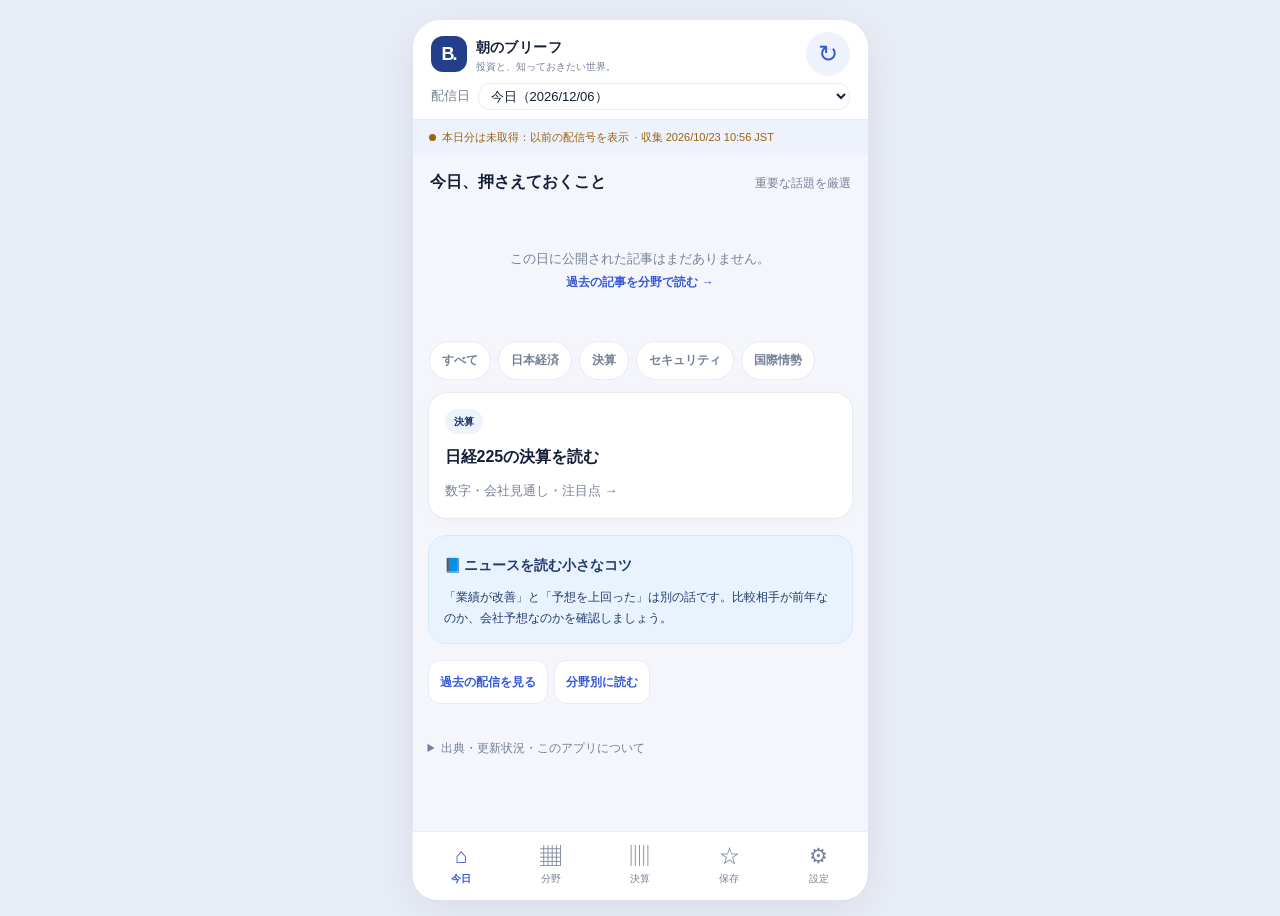
==== commit ada892eb: "feat: exact publication-day home, all-date topics and earnings calendar Normalize visible dates. Add" ====
--- a/index.html
+++ b/index.html
@@ -15,5 +15,5 @@
 <main class="shell" id="app"><div class="content"><h1>朝のブリーフ</h1><p>ニュースを読み込み中です…</p></div></main>
 <div id="modal"></div>
 
-<script src="./assets/app.js?v=1.2.1-dates" defer></script>
+<script src="./assets/app.js?v=1.2.3-exact-dates" defer></script>
 </body></html>
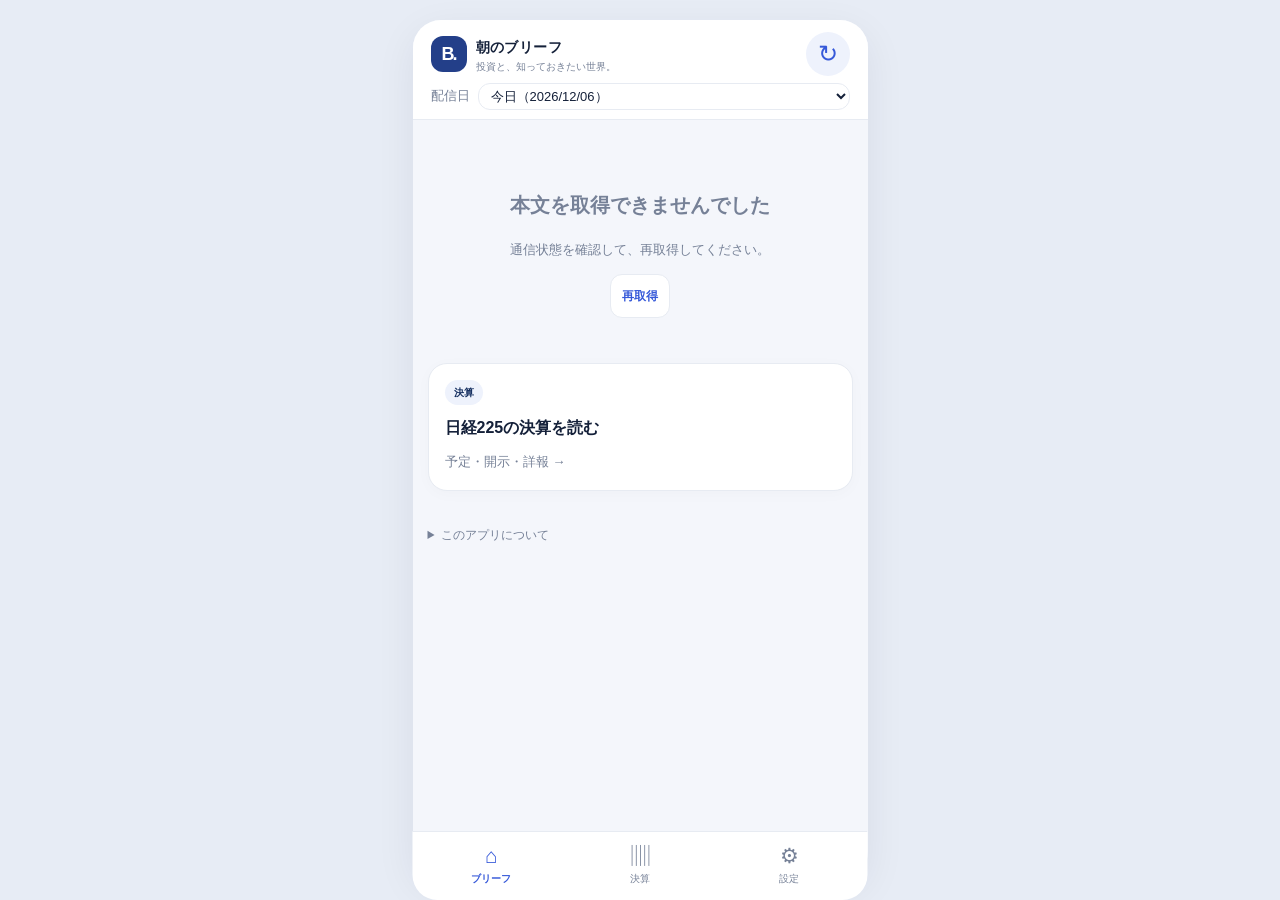
==== commit 9118c671: "Mirror approved Chat news body faithfully; retain earnings and verify publication" ====
--- a/index.html
+++ b/index.html
@@ -9,11 +9,11 @@
 <link rel="icon" type="image/png" sizes="192x192" href="./assets/icon-192.png">
 <link rel="apple-touch-icon" href="./assets/icon-192.png">
 <link rel="manifest" href="./manifest.webmanifest">
-<link rel="stylesheet" href="./assets/style.css?v=1.2.1-dates">
+<link rel="stylesheet" href="./assets/style.css?v=2.0.0-chat-mirror">
 <title>朝のブリーフ | 日本・世界のニュースをわかりやすく</title>
 </head><body>
 <main class="shell" id="app"><div class="content"><h1>朝のブリーフ</h1><p>ニュースを読み込み中です…</p></div></main>
 <div id="modal"></div>
 
-<script src="./assets/app.js?v=1.2.3-exact-dates" defer></script>
+<script src="./assets/app.js?v=2.0.0-chat-mirror" defer></script>
 </body></html>
--- a/assets/style.css
+++ b/assets/style.css
@@ -34,3 +34,19 @@
 @media(max-width:350px){.article-title{font-size:1rem}.art-side{display:none}.article-body{padding-inline:14px}.table-scroll{max-width:100%}}
 
 .date-filter{display:flex;align-items:center;gap:8px;flex:1;min-width:0}.date-filter label{font-size:.8125rem;white-space:nowrap}.date-filter select{flex:1;min-width:0;width:auto;padding:4px 8px}.date-filter .action{white-space:nowrap;padding:4px 8px}.date-note{margin:8px 0 16px}
+
+/* Canonical full Chat brief: content order is never rearranged. */
+.mirror-tabs{grid-template-columns:repeat(3,1fr)}
+.chat-brief{overflow-wrap:anywhere;line-height:1.9;min-width:0}
+.chat-brief h1{font-size:1.55rem;line-height:1.5;margin:1.2rem 0}
+.chat-brief h2{font-size:1.3rem;line-height:1.6;margin:2rem 0 .8rem}
+.chat-brief h3{font-size:1.12rem;line-height:1.6;margin:1.5rem 0 .6rem}
+.chat-brief p{white-space:pre-line;margin:.8rem 0}
+.chat-brief a{color:var(--accent,#226b77);text-decoration:underline;overflow-wrap:anywhere}
+body.dark .chat-brief a{color:#90dfe6}
+.chat-brief hr{border:0;border-top:1px solid #aab3bd;margin:1.8rem 0}
+.chat-brief .table-scroll{max-width:100%;overflow-x:auto;margin:1.2rem 0}
+.chat-brief table{min-width:34rem;white-space:normal}
+.chat-brief th,.chat-brief td{min-width:6rem;vertical-align:top;white-space:pre-line}
+.brief-meta{font-size:.85rem;padding:.6rem 0;border-bottom:1px solid #aab3bd}
+.home-content{min-width:0}.chat-brief li{white-space:pre-line}
